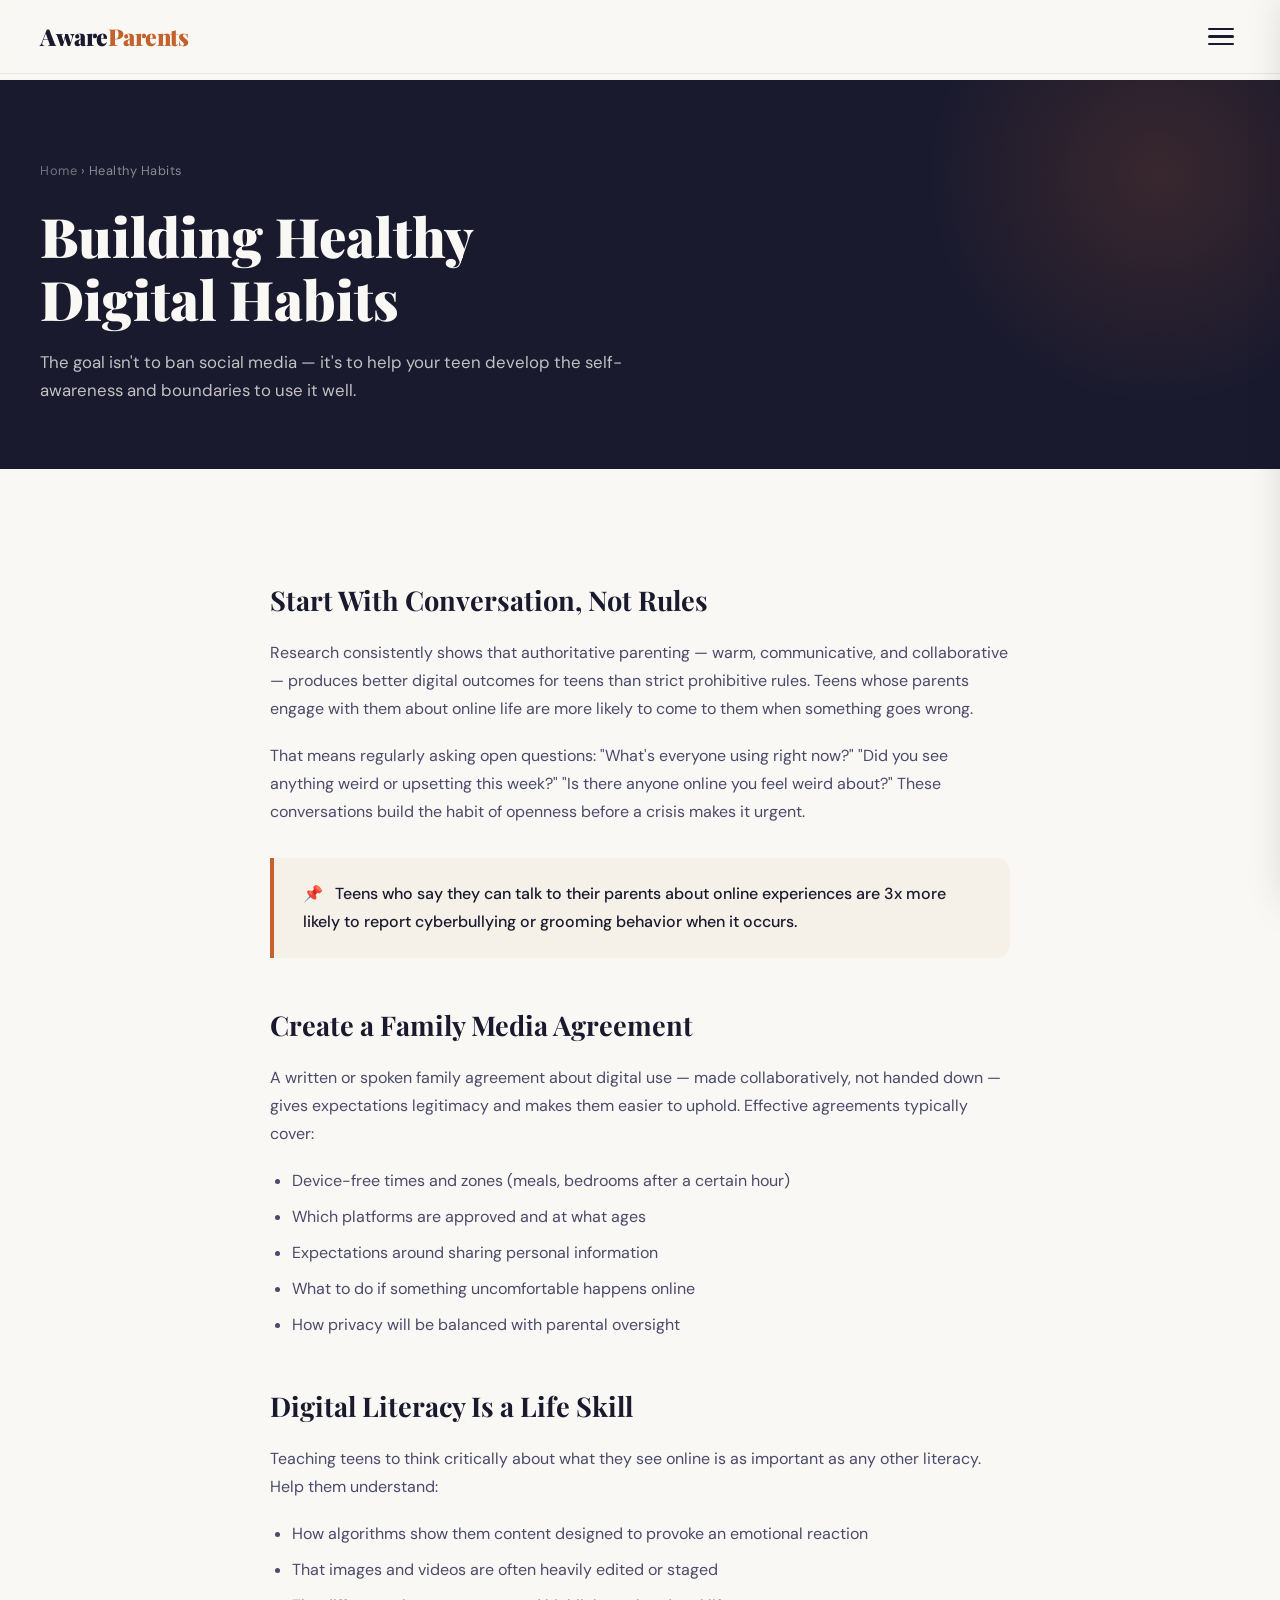
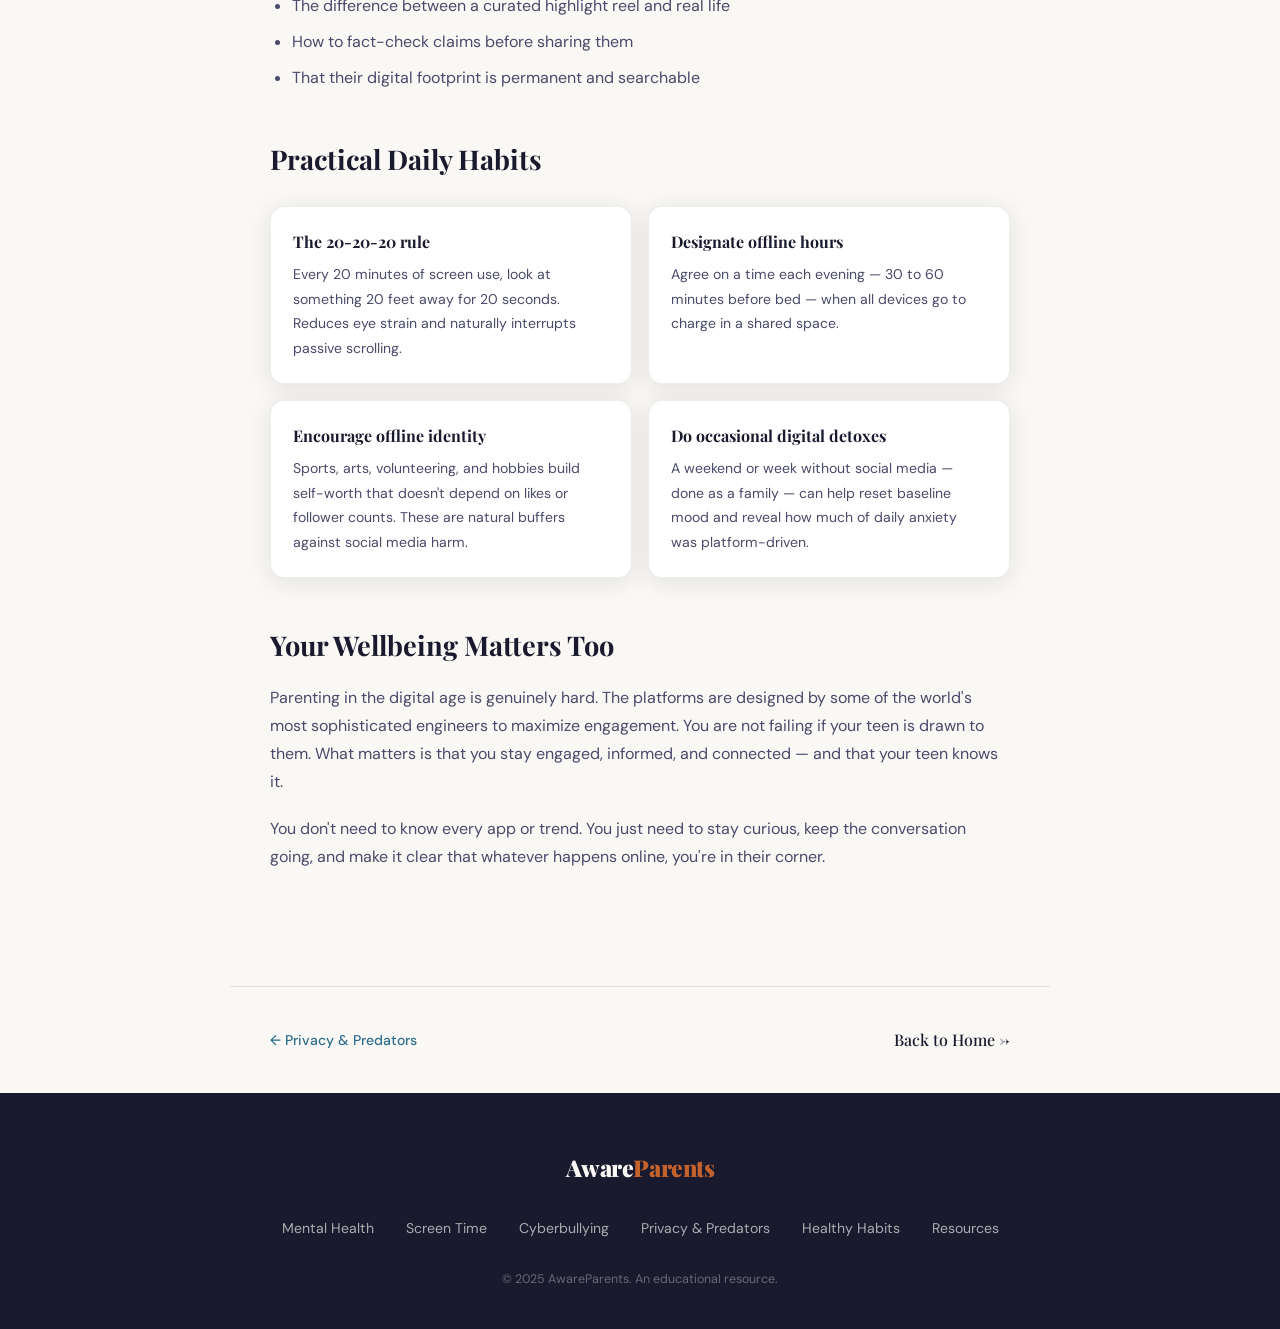
==== healthy-habits.html @ c84483c5 "intial site AI content" ====
<!DOCTYPE html>
<html lang="en">
<head>
  <meta charset="UTF-8" />
  <meta name="viewport" content="width=device-width, initial-scale=1.0" />
  <title>Healthy Habits — AwareParents</title>
  <link rel="stylesheet" href="styles.css" />
  <link rel="preconnect" href="https://fonts.googleapis.com" />
  <link href="https://fonts.googleapis.com/css2?family=Playfair+Display:wght@400;700;900&family=DM+Sans:wght@300;400;500&display=swap" rel="stylesheet" />
</head>
<body class="inner-page">

  <header class="site-header">
    <a href="index.html" class="logo">Aware<span>Parents</span></a>
    <button class="hamburger" id="hamburgerBtn" aria-label="Open menu">
      <span></span><span></span><span></span>
    </button>
  </header>

  <nav class="nav-overlay" id="navOverlay">
    <button class="nav-close" id="navClose" aria-label="Close menu">&#10005;</button>
    <ul class="nav-links">
      <li><a href="index.html">Home</a></li>
      <li><a href="mental-health.html">Mental Health</a></li>
      <li><a href="screen-time.html">Screen Time</a></li>
      <li><a href="cyberbullying.html">Cyberbullying</a></li>
      <li><a href="privacy-predators.html">Privacy &amp; Predators</a></li>
      <li><a href="healthy-habits.html" class="active">Healthy Habits</a></li>
      <li><a href="resources.html">Resources</a></li>
    </ul>
    <p class="nav-tagline">Knowledge protects.<br>Stay informed.</p>
  </nav>
  <div class="nav-backdrop" id="navBackdrop"></div>

  <section class="inner-hero">
    <div class="breadcrumb"><a href="index.html">Home</a> &rsaquo; Healthy Habits</div>
    <h1>Building Healthy<br>Digital Habits</h1>
    <p class="sub">The goal isn't to ban social media — it's to help your teen develop the self-awareness and boundaries to use it well.</p>
  </section>

  <article class="inner-content">

    <h2>Start With Conversation, Not Rules</h2>
    <p>Research consistently shows that authoritative parenting — warm, communicative, and collaborative — produces better digital outcomes for teens than strict prohibitive rules. Teens whose parents engage with them about online life are more likely to come to them when something goes wrong.</p>
    <p>That means regularly asking open questions: "What's everyone using right now?" "Did you see anything weird or upsetting this week?" "Is there anyone online you feel weird about?" These conversations build the habit of openness before a crisis makes it urgent.</p>

    <div class="callout">
      <p>&#128204; &nbsp; Teens who say they can talk to their parents about online experiences are 3x more likely to report cyberbullying or grooming behavior when it occurs.</p>
    </div>

    <h2>Create a Family Media Agreement</h2>
    <p>A written or spoken family agreement about digital use — made collaboratively, not handed down — gives expectations legitimacy and makes them easier to uphold. Effective agreements typically cover:</p>
    <ul>
      <li>Device-free times and zones (meals, bedrooms after a certain hour)</li>
      <li>Which platforms are approved and at what ages</li>
      <li>Expectations around sharing personal information</li>
      <li>What to do if something uncomfortable happens online</li>
      <li>How privacy will be balanced with parental oversight</li>
    </ul>

    <h2>Digital Literacy Is a Life Skill</h2>
    <p>Teaching teens to think critically about what they see online is as important as any other literacy. Help them understand:</p>
    <ul>
      <li>How algorithms show them content designed to provoke an emotional reaction</li>
      <li>That images and videos are often heavily edited or staged</li>
      <li>The difference between a curated highlight reel and real life</li>
      <li>How to fact-check claims before sharing them</li>
      <li>That their digital footprint is permanent and searchable</li>
    </ul>

    <h2>Practical Daily Habits</h2>
    <div class="tip-grid">
      <div class="tip-item">
        <strong>The 20-20-20 rule</strong>
        <p>Every 20 minutes of screen use, look at something 20 feet away for 20 seconds. Reduces eye strain and naturally interrupts passive scrolling.</p>
      </div>
      <div class="tip-item">
        <strong>Designate offline hours</strong>
        <p>Agree on a time each evening — 30 to 60 minutes before bed — when all devices go to charge in a shared space.</p>
      </div>
      <div class="tip-item">
        <strong>Encourage offline identity</strong>
        <p>Sports, arts, volunteering, and hobbies build self-worth that doesn't depend on likes or follower counts. These are natural buffers against social media harm.</p>
      </div>
      <div class="tip-item">
        <strong>Do occasional digital detoxes</strong>
        <p>A weekend or week without social media — done as a family — can help reset baseline mood and reveal how much of daily anxiety was platform-driven.</p>
      </div>
    </div>

    <h2>Your Wellbeing Matters Too</h2>
    <p>Parenting in the digital age is genuinely hard. The platforms are designed by some of the world's most sophisticated engineers to maximize engagement. You are not failing if your teen is drawn to them. What matters is that you stay engaged, informed, and connected — and that your teen knows it.</p>
    <p>You don't need to know every app or trend. You just need to stay curious, keep the conversation going, and make it clear that whatever happens online, you're in their corner.</p>

  </article>

  <nav class="page-nav">
    <a href="privacy-predators.html">&larr; Privacy &amp; Predators</a>
    <a href="index.html" class="back-home">Back to Home &rarr;</a>
  </nav>

  <footer class="site-footer">
    <div class="footer-inner">
      <a href="index.html" class="logo">Aware<span>Parents</span></a>
      <nav class="footer-nav">
        <a href="mental-health.html">Mental Health</a>
        <a href="screen-time.html">Screen Time</a>
        <a href="cyberbullying.html">Cyberbullying</a>
        <a href="privacy-predators.html">Privacy &amp; Predators</a>
        <a href="healthy-habits.html">Healthy Habits</a>
        <a href="resources.html">Resources</a>
      </nav>
      <p class="footer-copy">&copy; 2025 AwareParents. An educational resource.</p>
    </div>
  </footer>

  <script src="main.js"></script>
</body>
</html>
---- styles.css ----
/* ===================================================
   AWARE PARENTS — STYLESHEET
   =================================================== */

/* --- Variables & Reset --- */
:root {
  --ink:      #1a1a2e;
  --ink-soft: #4a4a6a;
  --cream:    #faf8f4;
  --warm:     #f5f0e8;
  --accent:   #c4622d;
  --accent2:  #2d6e8e;
  --gold:     #d4a84b;
  --white:    #ffffff;
  --card-bg:  #ffffff;
  --shadow:   0 4px 24px rgba(26,26,46,0.10);
  --radius:   14px;
  --ff-head:  'Playfair Display', Georgia, serif;
  --ff-body:  'DM Sans', system-ui, sans-serif;
  --transition: 0.28s cubic-bezier(0.4, 0, 0.2, 1);
}

*, *::before, *::after { box-sizing: border-box; margin: 0; padding: 0; }

html { scroll-behavior: smooth; font-size: 16px; }

body {
  font-family: var(--ff-body);
  background: var(--cream);
  color: var(--ink);
  line-height: 1.65;
  overflow-x: hidden;
}

img { max-width: 100%; display: block; }
a { color: inherit; text-decoration: none; }

/* ===================================================
   HEADER / NAV
   =================================================== */
.site-header {
  position: fixed;
  top: 0; left: 0; right: 0;
  z-index: 100;
  display: flex;
  align-items: center;
  justify-content: space-between;
  padding: 1.1rem 2.5rem;
  background: rgba(250,248,244,0.92);
  backdrop-filter: blur(12px);
  border-bottom: 1px solid rgba(26,26,46,0.08);
}

.logo {
  font-family: var(--ff-head);
  font-size: 1.45rem;
  font-weight: 900;
  color: var(--ink);
  letter-spacing: -0.02em;
}
.logo span { color: var(--accent); }

/* Hamburger */
.hamburger {
  display: flex;
  flex-direction: column;
  gap: 5px;
  background: none;
  border: none;
  cursor: pointer;
  padding: 6px;
  border-radius: 6px;
  transition: background var(--transition);
}
.hamburger:hover { background: var(--warm); }
.hamburger span {
  display: block;
  width: 26px;
  height: 2.5px;
  background: var(--ink);
  border-radius: 2px;
  transition: transform var(--transition), opacity var(--transition);
}

/* Nav Overlay */
.nav-overlay {
  position: fixed;
  top: 0; right: 0;
  height: 100%;
  width: min(380px, 88vw);
  z-index: 200;
  background: var(--ink);
  color: var(--cream);
  padding: 5rem 3rem 3rem;
  display: flex;
  flex-direction: column;
  transform: translateX(105%);
  transition: transform 0.38s cubic-bezier(0.4, 0, 0.2, 1);
  box-shadow: -8px 0 40px rgba(26,26,46,0.22);
}
.nav-overlay.open { transform: translateX(0); }

.nav-close {
  position: absolute;
  top: 1.6rem; right: 1.8rem;
  background: none;
  border: none;
  color: var(--cream);
  font-size: 1.4rem;
  cursor: pointer;
  opacity: 0.7;
  transition: opacity var(--transition);
}
.nav-close:hover { opacity: 1; }

.nav-links {
  list-style: none;
  margin-top: 1rem;
}
.nav-links li { border-bottom: 1px solid rgba(250,248,244,0.1); }
.nav-links a {
  display: block;
  padding: 1rem 0;
  font-family: var(--ff-head);
  font-size: 1.35rem;
  font-weight: 700;
  color: var(--cream);
  opacity: 0.75;
  transition: opacity var(--transition), color var(--transition), padding-left var(--transition);
}
.nav-links a:hover,
.nav-links a.active {
  opacity: 1;
  color: var(--gold);
  padding-left: 0.5rem;
}

.nav-tagline {
  margin-top: auto;
  font-family: var(--ff-head);
  font-size: 1.1rem;
  font-style: italic;
  opacity: 0.4;
  line-height: 1.4;
}

.nav-backdrop {
  display: none;
  position: fixed;
  inset: 0;
  z-index: 150;
  background: rgba(26,26,46,0.55);
  backdrop-filter: blur(3px);
}
.nav-backdrop.show { display: block; }

/* ===================================================
   HERO
   =================================================== */
.hero {
  position: relative;
  min-height: 100vh;
  display: grid;
  grid-template-rows: 1fr auto;
  align-items: center;
  padding: 8rem 2.5rem 4rem;
  overflow: hidden;
}

.hero-bg {
  position: absolute;
  inset: 0;
  background:
    radial-gradient(ellipse 70% 60% at 85% 30%, rgba(196,98,45,0.13) 0%, transparent 60%),
    radial-gradient(ellipse 50% 50% at 10% 80%, rgba(45,110,142,0.10) 0%, transparent 55%),
    var(--cream);
  z-index: 0;
}
.hero-bg::after {
  content: '';
  position: absolute;
  top: 10%; right: 6%;
  width: 420px; height: 420px;
  border-radius: 50%;
  border: 1.5px solid rgba(196,98,45,0.18);
  pointer-events: none;
}

.hero-content {
  position: relative;
  z-index: 1;
  max-width: 660px;
}

.hero-label {
  display: inline-block;
  font-size: 0.78rem;
  font-weight: 500;
  letter-spacing: 0.14em;
  text-transform: uppercase;
  color: var(--accent);
  border: 1px solid var(--accent);
  border-radius: 100px;
  padding: 0.3em 1em;
  margin-bottom: 1.6rem;
  animation: fadeUp 0.7s both;
}

.hero h1 {
  font-family: var(--ff-head);
  font-size: clamp(2.6rem, 6vw, 4.2rem);
  font-weight: 900;
  line-height: 1.12;
  color: var(--ink);
  margin-bottom: 1.4rem;
  animation: fadeUp 0.7s 0.1s both;
}
.hero h1 em {
  font-style: italic;
  color: var(--accent);
}

.hero-sub {
  font-size: 1.12rem;
  color: var(--ink-soft);
  max-width: 520px;
  margin-bottom: 2.4rem;
  animation: fadeUp 0.7s 0.2s both;
}

.btn-primary {
  display: inline-block;
  background: var(--accent);
  color: var(--white);
  font-weight: 500;
  font-size: 0.95rem;
  padding: 0.85em 2.2em;
  border-radius: 100px;
  letter-spacing: 0.03em;
  transition: background var(--transition), transform var(--transition), box-shadow var(--transition);
  animation: fadeUp 0.7s 0.3s both;
  box-shadow: 0 4px 18px rgba(196,98,45,0.28);
}
.btn-primary:hover {
  background: #a84e20;
  transform: translateY(-2px);
  box-shadow: 0 8px 28px rgba(196,98,45,0.36);
}

.hero-stat-group {
  position: relative;
  z-index: 1;
  display: grid;
  grid-template-columns: repeat(3, 1fr);
  gap: 1.2rem;
  padding-top: 3rem;
  border-top: 1px solid rgba(26,26,46,0.10);
  animation: fadeUp 0.7s 0.45s both;
}

.stat-card {
  display: flex;
  flex-direction: column;
  gap: 0.3rem;
}
.stat-num {
  font-family: var(--ff-head);
  font-size: 2.4rem;
  font-weight: 900;
  color: var(--accent2);
  line-height: 1;
}
.stat-num sup {
  font-size: 0.9rem;
  font-weight: 700;
  vertical-align: super;
}
.stat-desc {
  font-size: 0.82rem;
  color: var(--ink-soft);
  line-height: 1.4;
}

/* ===================================================
   INTRO BAND
   =================================================== */
.intro-band {
  background: var(--ink);
  color: var(--cream);
  padding: 5rem 2.5rem;
}
.intro-inner {
  max-width: 760px;
  margin: 0 auto;
  text-align: center;
}
.intro-inner h2 {
  font-family: var(--ff-head);
  font-size: clamp(1.8rem, 3.5vw, 2.8rem);
  font-weight: 700;
  margin-bottom: 1.2rem;
  color: var(--gold);
}
.intro-inner p {
  font-size: 1.08rem;
  opacity: 0.82;
  line-height: 1.7;
}

/* ===================================================
   TOPICS GRID
   =================================================== */
.topics {
  padding: 6rem 2.5rem;
  max-width: 1200px;
  margin: 0 auto;
}

.section-label {
  font-size: 0.78rem;
  font-weight: 500;
  letter-spacing: 0.16em;
  text-transform: uppercase;
  color: var(--accent);
  margin-bottom: 2.5rem;
}

.topics-grid {
  display: grid;
  grid-template-columns: repeat(3, 1fr);
  gap: 1.6rem;
}

.topic-card {
  background: var(--card-bg);
  border-radius: var(--radius);
  padding: 2.2rem 1.8rem 2rem;
  border: 1px solid rgba(26,26,46,0.08);
  box-shadow: var(--shadow);
  display: flex;
  flex-direction: column;
  gap: 0.75rem;
  cursor: pointer;
  transition: transform var(--transition), box-shadow var(--transition), border-color var(--transition);
  position: relative;
  overflow: hidden;
}
.topic-card::before {
  content: attr(data-index);
  position: absolute;
  top: 1.2rem; right: 1.4rem;
  font-family: var(--ff-head);
  font-size: 3.5rem;
  font-weight: 900;
  color: rgba(26,26,46,0.04);
  line-height: 1;
  pointer-events: none;
}
.topic-card:hover {
  transform: translateY(-5px);
  box-shadow: 0 12px 40px rgba(26,26,46,0.14);
  border-color: var(--accent);
}
.topic-icon {
  font-size: 2rem;
  line-height: 1;
}
.topic-card h3 {
  font-family: var(--ff-head);
  font-size: 1.25rem;
  font-weight: 700;
  color: var(--ink);
}
.topic-card p {
  font-size: 0.9rem;
  color: var(--ink-soft);
  line-height: 1.6;
  flex: 1;
}
.topic-cta {
  font-size: 0.83rem;
  font-weight: 500;
  color: var(--accent);
  letter-spacing: 0.02em;
  transition: letter-spacing var(--transition);
}
.topic-card:hover .topic-cta {
  letter-spacing: 0.06em;
}

/* 5th card centered */
.topics-grid .topic-card:nth-child(4) { grid-column: 1 / 2; }
.topics-grid .topic-card:nth-child(5) { grid-column: 2 / 3; }

/* ===================================================
   QUOTE BAND
   =================================================== */
.quote-band {
  background: var(--warm);
  padding: 5rem 2.5rem;
  text-align: center;
  border-top: 1px solid rgba(26,26,46,0.08);
  border-bottom: 1px solid rgba(26,26,46,0.08);
}
.quote-band blockquote {
  max-width: 680px;
  margin: 0 auto;
  font-family: var(--ff-head);
  font-size: clamp(1.25rem, 2.5vw, 1.65rem);
  font-style: italic;
  color: var(--ink);
  line-height: 1.5;
}
.quote-band cite {
  display: block;
  margin-top: 1.2rem;
  font-family: var(--ff-body);
  font-size: 0.82rem;
  font-style: normal;
  letter-spacing: 0.08em;
  text-transform: uppercase;
  color: var(--ink-soft);
}

/* ===================================================
   FOOTER
   =================================================== */
.site-footer {
  background: var(--ink);
  color: var(--cream);
  padding: 3.5rem 2.5rem 2.5rem;
}
.footer-inner {
  max-width: 1100px;
  margin: 0 auto;
  display: flex;
  flex-direction: column;
  gap: 1.8rem;
  align-items: center;
  text-align: center;
}
.footer-inner .logo { color: var(--cream); }
.footer-nav {
  display: flex;
  flex-wrap: wrap;
  gap: 0.5rem 2rem;
  justify-content: center;
}
.footer-nav a {
  font-size: 0.88rem;
  opacity: 0.65;
  transition: opacity var(--transition);
}
.footer-nav a:hover { opacity: 1; color: var(--gold); }
.footer-copy {
  font-size: 0.78rem;
  opacity: 0.35;
}

/* ===================================================
   INNER PAGES
   =================================================== */
.inner-page {
  padding-top: 80px;
}

.inner-hero {
  padding: 5rem 2.5rem 4rem;
  background: var(--ink);
  color: var(--cream);
  position: relative;
  overflow: hidden;
}
.inner-hero::before {
  content: '';
  position: absolute;
  top: -40%; right: -10%;
  width: 500px; height: 500px;
  border-radius: 50%;
  background: radial-gradient(circle, rgba(196,98,45,0.18) 0%, transparent 65%);
  pointer-events: none;
}

.breadcrumb {
  font-size: 0.8rem;
  opacity: 0.5;
  margin-bottom: 1.5rem;
  letter-spacing: 0.04em;
}
.breadcrumb a { opacity: 0.8; }
.breadcrumb a:hover { opacity: 1; text-decoration: underline; }

.inner-hero h1 {
  font-family: var(--ff-head);
  font-size: clamp(2rem, 5vw, 3.4rem);
  font-weight: 900;
  line-height: 1.15;
  max-width: 700px;
  margin-bottom: 1.2rem;
}
.inner-hero .sub {
  font-size: 1.05rem;
  opacity: 0.75;
  max-width: 600px;
  line-height: 1.65;
}

.inner-content {
  max-width: 820px;
  margin: 0 auto;
  padding: 4rem 2.5rem 6rem;
}
.inner-content h2 {
  font-family: var(--ff-head);
  font-size: 1.7rem;
  font-weight: 700;
  color: var(--ink);
  margin: 2.8rem 0 1rem;
}
.inner-content p {
  color: var(--ink-soft);
  line-height: 1.75;
  margin-bottom: 1.2rem;
}
.inner-content ul {
  margin: 1rem 0 1.5rem 1.4rem;
  color: var(--ink-soft);
  line-height: 1.75;
}
.inner-content ul li { margin-bottom: 0.5rem; }

.callout {
  background: var(--warm);
  border-left: 4px solid var(--accent);
  border-radius: 0 var(--radius) var(--radius) 0;
  padding: 1.4rem 1.8rem;
  margin: 2rem 0;
}
.callout p { margin: 0; color: var(--ink); font-weight: 500; }

.tip-grid {
  display: grid;
  grid-template-columns: 1fr 1fr;
  gap: 1rem;
  margin: 1.5rem 0;
}
.tip-item {
  background: var(--white);
  border: 1px solid rgba(26,26,46,0.08);
  border-radius: var(--radius);
  padding: 1.4rem;
  box-shadow: var(--shadow);
}
.tip-item strong {
  display: block;
  font-family: var(--ff-head);
  font-size: 1rem;
  color: var(--ink);
  margin-bottom: 0.4rem;
}
.tip-item p { margin: 0; font-size: 0.88rem; }

.page-nav {
  display: flex;
  justify-content: space-between;
  align-items: center;
  padding: 2.5rem 2.5rem;
  border-top: 1px solid rgba(26,26,46,0.1);
  max-width: 820px;
  margin: 0 auto;
}
.page-nav a {
  font-size: 0.88rem;
  font-weight: 500;
  color: var(--accent2);
  transition: color var(--transition);
}
.page-nav a:hover { color: var(--accent); }
.page-nav .back-home {
  font-family: var(--ff-head);
  font-size: 1rem;
  color: var(--ink);
}

/* ===================================================
   ANIMATIONS
   =================================================== */
@keyframes fadeUp {
  from { opacity: 0; transform: translateY(22px); }
  to   { opacity: 1; transform: translateY(0); }
}

.reveal {
  opacity: 0;
  transform: translateY(28px);
  transition: opacity 0.6s ease, transform 0.6s ease;
}
.reveal.visible {
  opacity: 1;
  transform: translateY(0);
}

/* ===================================================
   RESPONSIVE
   =================================================== */
@media (max-width: 900px) {
  .topics-grid {
    grid-template-columns: 1fr 1fr;
  }
  .topics-grid .topic-card:nth-child(4),
  .topics-grid .topic-card:nth-child(5) {
    grid-column: auto;
  }
  .hero-stat-group { grid-template-columns: 1fr 1fr; }
  .stat-card:last-child { grid-column: span 2; }
  .tip-grid { grid-template-columns: 1fr; }
}

@media (max-width: 600px) {
  .site-header { padding: 1rem 1.4rem; }
  .hero { padding: 6rem 1.4rem 3rem; }
  .topics { padding: 4rem 1.4rem; }
  .topics-grid { grid-template-columns: 1fr; }
  .topics-grid .topic-card:nth-child(n) { grid-column: auto; }
  .hero-stat-group { grid-template-columns: 1fr; }
  .stat-card:last-child { grid-column: auto; }
  .intro-band, .quote-band { padding: 3.5rem 1.4rem; }
  .inner-hero { padding: 3.5rem 1.4rem 3rem; }
  .inner-content { padding: 3rem 1.4rem 4rem; }
  .page-nav { padding: 2rem 1.4rem; flex-direction: column; gap: 1rem; text-align: center; }
}
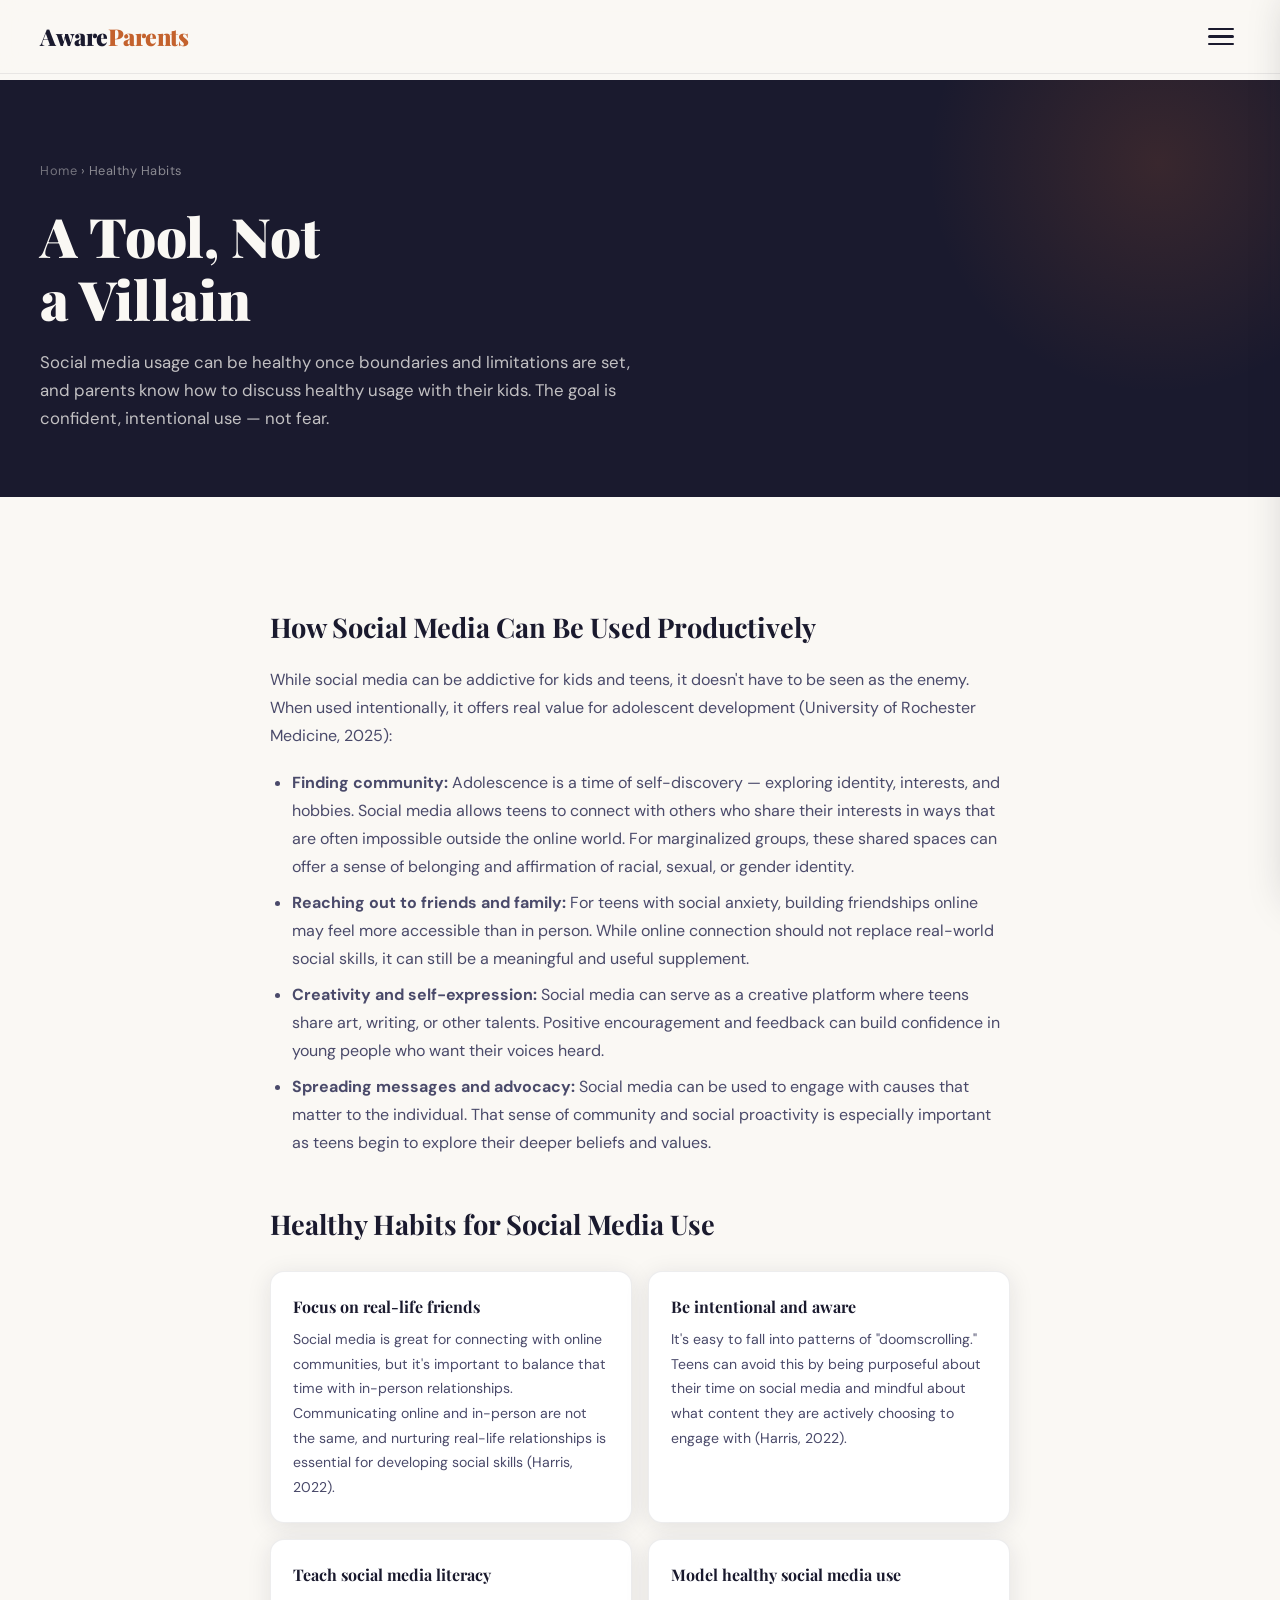
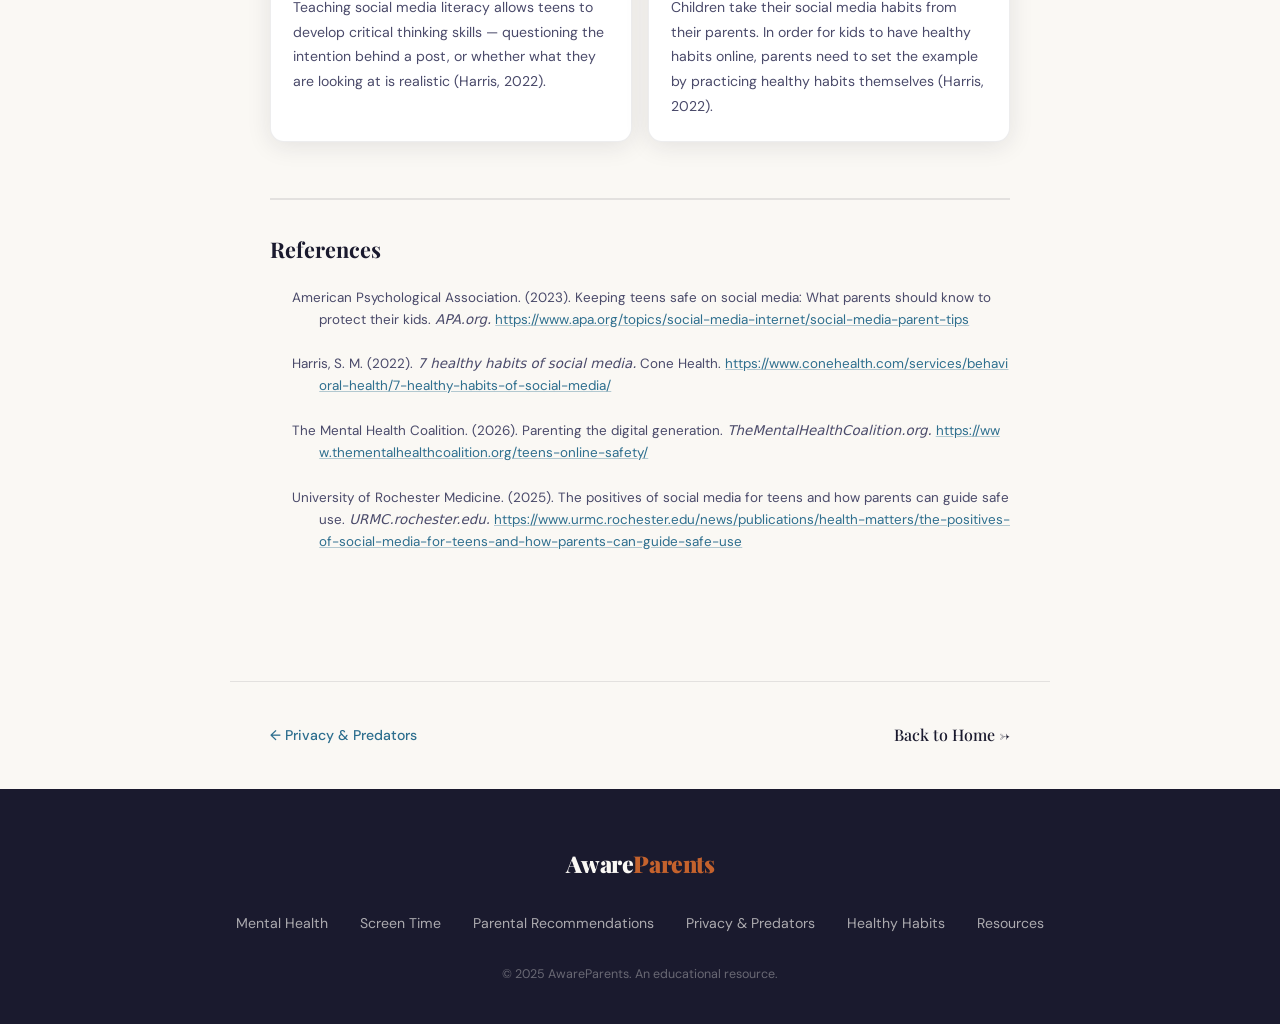
==== commit c7d52742: "updated site content" ====
--- a/healthy-habits.html
+++ b/healthy-habits.html
@@ -23,7 +23,7 @@
       <li><a href="index.html">Home</a></li>
       <li><a href="mental-health.html">Mental Health</a></li>
       <li><a href="screen-time.html">Screen Time</a></li>
-      <li><a href="cyberbullying.html">Cyberbullying</a></li>
+      <li><a href="parental-recommendations.html">Parental Recommendations</a></li>
       <li><a href="privacy-predators.html">Privacy &amp; Predators</a></li>
       <li><a href="healthy-habits.html" class="active">Healthy Habits</a></li>
       <li><a href="resources.html">Resources</a></li>
@@ -34,63 +34,50 @@
 
   <section class="inner-hero">
     <div class="breadcrumb"><a href="index.html">Home</a> &rsaquo; Healthy Habits</div>
-    <h1>Building Healthy<br>Digital Habits</h1>
-    <p class="sub">The goal isn't to ban social media — it's to help your teen develop the self-awareness and boundaries to use it well.</p>
+    <h1>A Tool, Not<br>a Villain</h1>
+    <p class="sub">Social media usage can be healthy once boundaries and limitations are set, and parents know how to discuss healthy usage with their kids. The goal is confident, intentional use — not fear.</p>
   </section>
 
   <article class="inner-content">
 
-    <h2>Start With Conversation, Not Rules</h2>
-    <p>Research consistently shows that authoritative parenting — warm, communicative, and collaborative — produces better digital outcomes for teens than strict prohibitive rules. Teens whose parents engage with them about online life are more likely to come to them when something goes wrong.</p>
-    <p>That means regularly asking open questions: "What's everyone using right now?" "Did you see anything weird or upsetting this week?" "Is there anyone online you feel weird about?" These conversations build the habit of openness before a crisis makes it urgent.</p>
-
-    <div class="callout">
-      <p>&#128204; &nbsp; Teens who say they can talk to their parents about online experiences are 3x more likely to report cyberbullying or grooming behavior when it occurs.</p>
-    </div>
-
-    <h2>Create a Family Media Agreement</h2>
-    <p>A written or spoken family agreement about digital use — made collaboratively, not handed down — gives expectations legitimacy and makes them easier to uphold. Effective agreements typically cover:</p>
+    <h2>How Social Media Can Be Used Productively</h2>
+    <p>While social media can be addictive for kids and teens, it doesn't have to be seen as the enemy. When used intentionally, it offers real value for adolescent development (University of Rochester Medicine, 2025):</p>
     <ul>
-      <li>Device-free times and zones (meals, bedrooms after a certain hour)</li>
-      <li>Which platforms are approved and at what ages</li>
-      <li>Expectations around sharing personal information</li>
-      <li>What to do if something uncomfortable happens online</li>
-      <li>How privacy will be balanced with parental oversight</li>
+      <li><strong>Finding community:</strong> Adolescence is a time of self-discovery — exploring identity, interests, and hobbies. Social media allows teens to connect with others who share their interests in ways that are often impossible outside the online world. For marginalized groups, these shared spaces can offer a sense of belonging and affirmation of racial, sexual, or gender identity.</li>
+      <li><strong>Reaching out to friends and family:</strong> For teens with social anxiety, building friendships online may feel more accessible than in person. While online connection should not replace real-world social skills, it can still be a meaningful and useful supplement.</li>
+      <li><strong>Creativity and self-expression:</strong> Social media can serve as a creative platform where teens share art, writing, or other talents. Positive encouragement and feedback can build confidence in young people who want their voices heard.</li>
+      <li><strong>Spreading messages and advocacy:</strong> Social media can be used to engage with causes that matter to the individual. That sense of community and social proactivity is especially important as teens begin to explore their deeper beliefs and values.</li>
     </ul>
 
-    <h2>Digital Literacy Is a Life Skill</h2>
-    <p>Teaching teens to think critically about what they see online is as important as any other literacy. Help them understand:</p>
-    <ul>
-      <li>How algorithms show them content designed to provoke an emotional reaction</li>
-      <li>That images and videos are often heavily edited or staged</li>
-      <li>The difference between a curated highlight reel and real life</li>
-      <li>How to fact-check claims before sharing them</li>
-      <li>That their digital footprint is permanent and searchable</li>
-    </ul>
-
-    <h2>Practical Daily Habits</h2>
+    <h2>Healthy Habits for Social Media Use</h2>
     <div class="tip-grid">
       <div class="tip-item">
-        <strong>The 20-20-20 rule</strong>
-        <p>Every 20 minutes of screen use, look at something 20 feet away for 20 seconds. Reduces eye strain and naturally interrupts passive scrolling.</p>
+        <strong>Focus on real-life friends</strong>
+        <p>Social media is great for connecting with online communities, but it's important to balance that time with in-person relationships. Communicating online and in-person are not the same, and nurturing real-life relationships is essential for developing social skills (Harris, 2022).</p>
       </div>
       <div class="tip-item">
-        <strong>Designate offline hours</strong>
-        <p>Agree on a time each evening — 30 to 60 minutes before bed — when all devices go to charge in a shared space.</p>
+        <strong>Be intentional and aware</strong>
+        <p>It's easy to fall into patterns of "doomscrolling." Teens can avoid this by being purposeful about their time on social media and mindful about what content they are actively choosing to engage with (Harris, 2022).</p>
       </div>
       <div class="tip-item">
-        <strong>Encourage offline identity</strong>
-        <p>Sports, arts, volunteering, and hobbies build self-worth that doesn't depend on likes or follower counts. These are natural buffers against social media harm.</p>
+        <strong>Teach social media literacy</strong>
+        <p>Teaching social media literacy allows teens to develop critical thinking skills — questioning the intention behind a post, or whether what they are looking at is realistic (Harris, 2022).</p>
       </div>
       <div class="tip-item">
-        <strong>Do occasional digital detoxes</strong>
-        <p>A weekend or week without social media — done as a family — can help reset baseline mood and reveal how much of daily anxiety was platform-driven.</p>
+        <strong>Model healthy social media use</strong>
+        <p>Children take their social media habits from their parents. In order for kids to have healthy habits online, parents need to set the example by practicing healthy habits themselves (Harris, 2022).</p>
       </div>
     </div>
 
-    <h2>Your Wellbeing Matters Too</h2>
-    <p>Parenting in the digital age is genuinely hard. The platforms are designed by some of the world's most sophisticated engineers to maximize engagement. You are not failing if your teen is drawn to them. What matters is that you stay engaged, informed, and connected — and that your teen knows it.</p>
-    <p>You don't need to know every app or trend. You just need to stay curious, keep the conversation going, and make it clear that whatever happens online, you're in their corner.</p>
+    <div class="citations">
+      <h2>References</h2>
+      <ul class="citation-list">
+        <li>American Psychological Association. (2023). Keeping teens safe on social media: What parents should know to protect their kids. <em>APA.org.</em> <a href="https://www.apa.org/topics/social-media-internet/social-media-parent-tips" target="_blank" rel="noopener">https://www.apa.org/topics/social-media-internet/social-media-parent-tips</a></li>
+        <li>Harris, S. M. (2022). <em>7 healthy habits of social media.</em> Cone Health. <a href="https://www.conehealth.com/services/behavioral-health/7-healthy-habits-of-social-media/" target="_blank" rel="noopener">https://www.conehealth.com/services/behavioral-health/7-healthy-habits-of-social-media/</a></li>
+        <li>The Mental Health Coalition. (2026). Parenting the digital generation. <em>TheMentalHealthCoalition.org.</em> <a href="https://www.thementalhealthcoalition.org/teens-online-safety/" target="_blank" rel="noopener">https://www.thementalhealthcoalition.org/teens-online-safety/</a></li>
+        <li>University of Rochester Medicine. (2025). The positives of social media for teens and how parents can guide safe use. <em>URMC.rochester.edu.</em> <a href="https://www.urmc.rochester.edu/news/publications/health-matters/the-positives-of-social-media-for-teens-and-how-parents-can-guide-safe-use" target="_blank" rel="noopener">https://www.urmc.rochester.edu/news/publications/health-matters/the-positives-of-social-media-for-teens-and-how-parents-can-guide-safe-use</a></li>
+      </ul>
+    </div>
 
   </article>
 
@@ -105,7 +92,7 @@
       <nav class="footer-nav">
         <a href="mental-health.html">Mental Health</a>
         <a href="screen-time.html">Screen Time</a>
-        <a href="cyberbullying.html">Cyberbullying</a>
+        <a href="parental-recommendations.html">Parental Recommendations</a>
         <a href="privacy-predators.html">Privacy &amp; Predators</a>
         <a href="healthy-habits.html">Healthy Habits</a>
         <a href="resources.html">Resources</a>
--- a/styles.css
+++ b/styles.css
@@ -601,6 +601,44 @@
 }
 
 /* ===================================================
+   CITATIONS / REFERENCES
+   =================================================== */
+.citations {
+  margin-top: 3.5rem;
+  padding-top: 2rem;
+  border-top: 2px solid rgba(26,26,46,0.10);
+}
+.citations h2 {
+  font-family: var(--ff-head);
+  font-size: 1.35rem;
+  font-weight: 700;
+  color: var(--ink);
+  margin-bottom: 1.2rem !important;
+  margin-top: 0 !important;
+}
+.citation-list {
+  list-style: none;
+  display: flex;
+  flex-direction: column;
+  gap: 0.9rem;
+}
+.citation-list li {
+  font-size: 0.84rem;
+  color: var(--ink-soft);
+  line-height: 1.65;
+  padding-left: 2em;
+  text-indent: -2em;
+}
+.citation-list a {
+  color: var(--accent2);
+  word-break: break-all;
+  text-decoration: underline;
+  text-decoration-color: rgba(45,110,142,0.35);
+  transition: color var(--transition);
+}
+.citation-list a:hover { color: var(--accent); }
+
+/* ===================================================
    RESPONSIVE
    =================================================== */
 @media (max-width: 900px) {
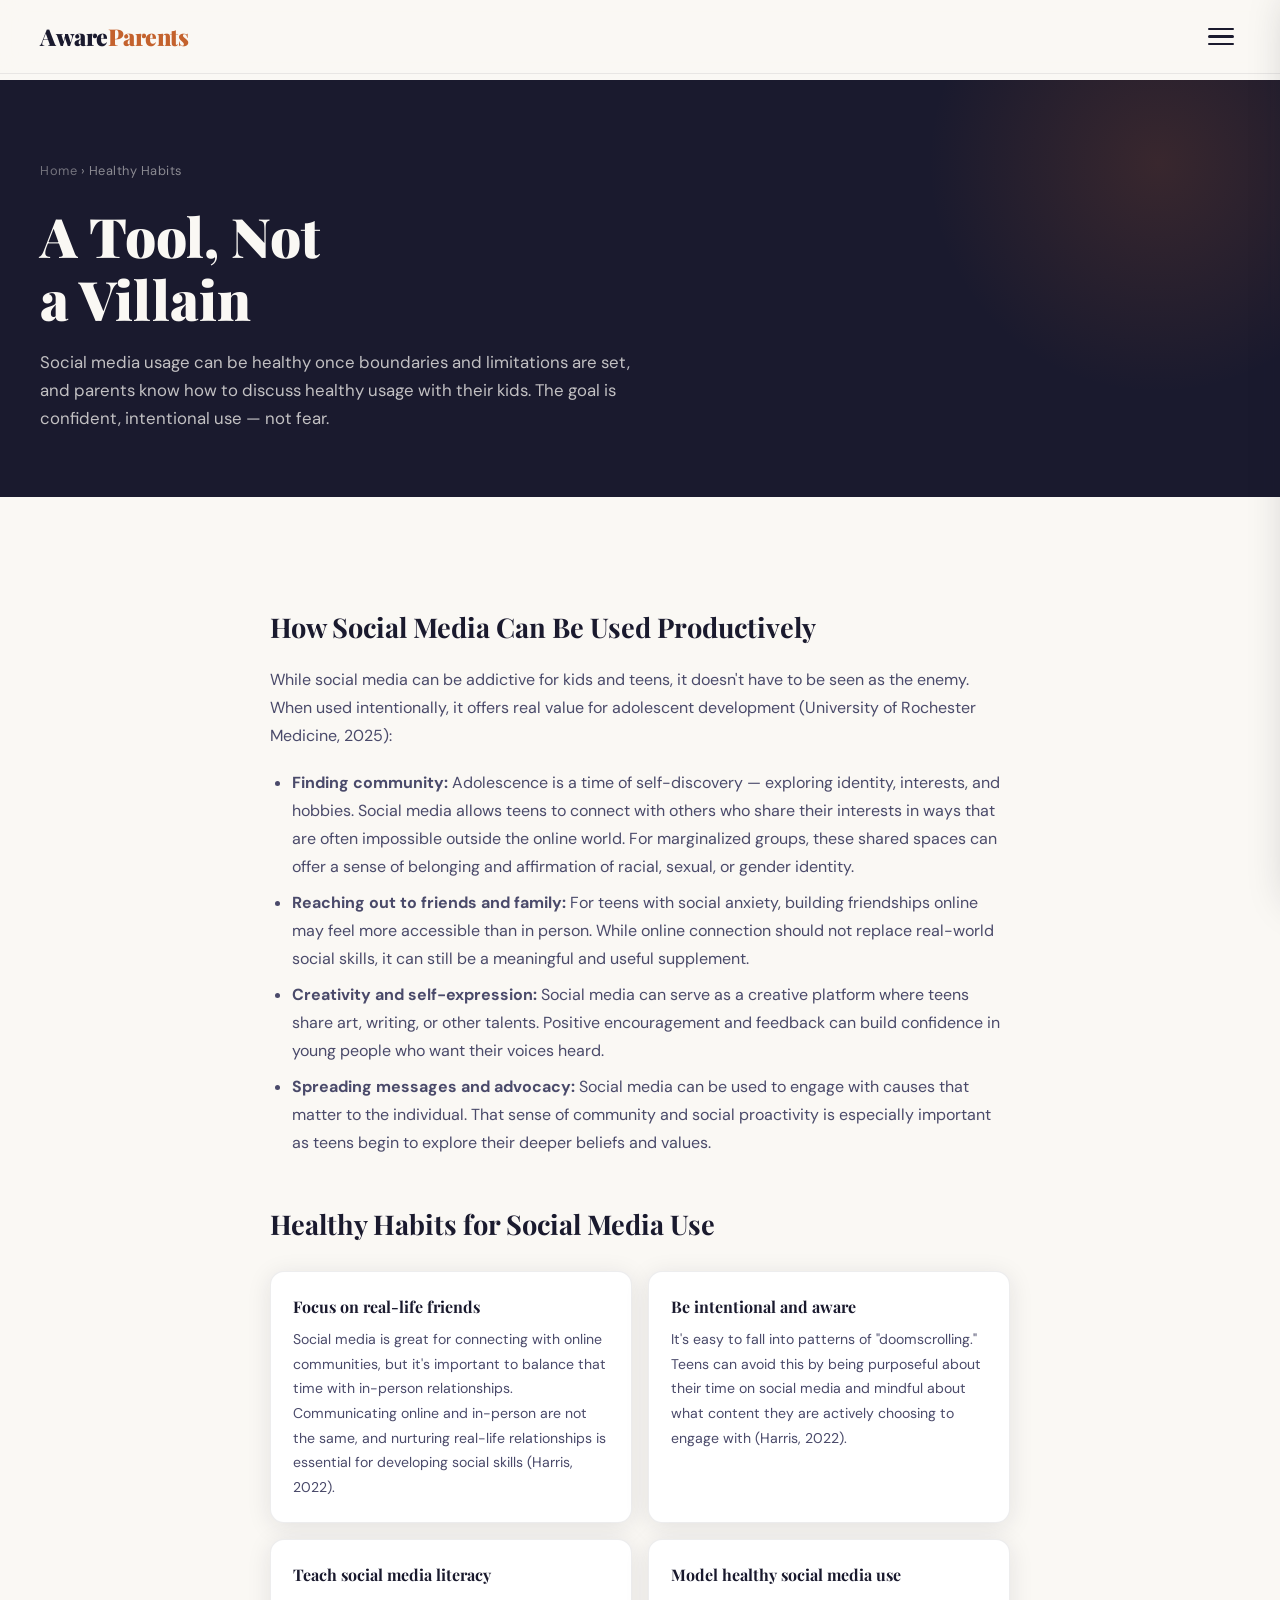
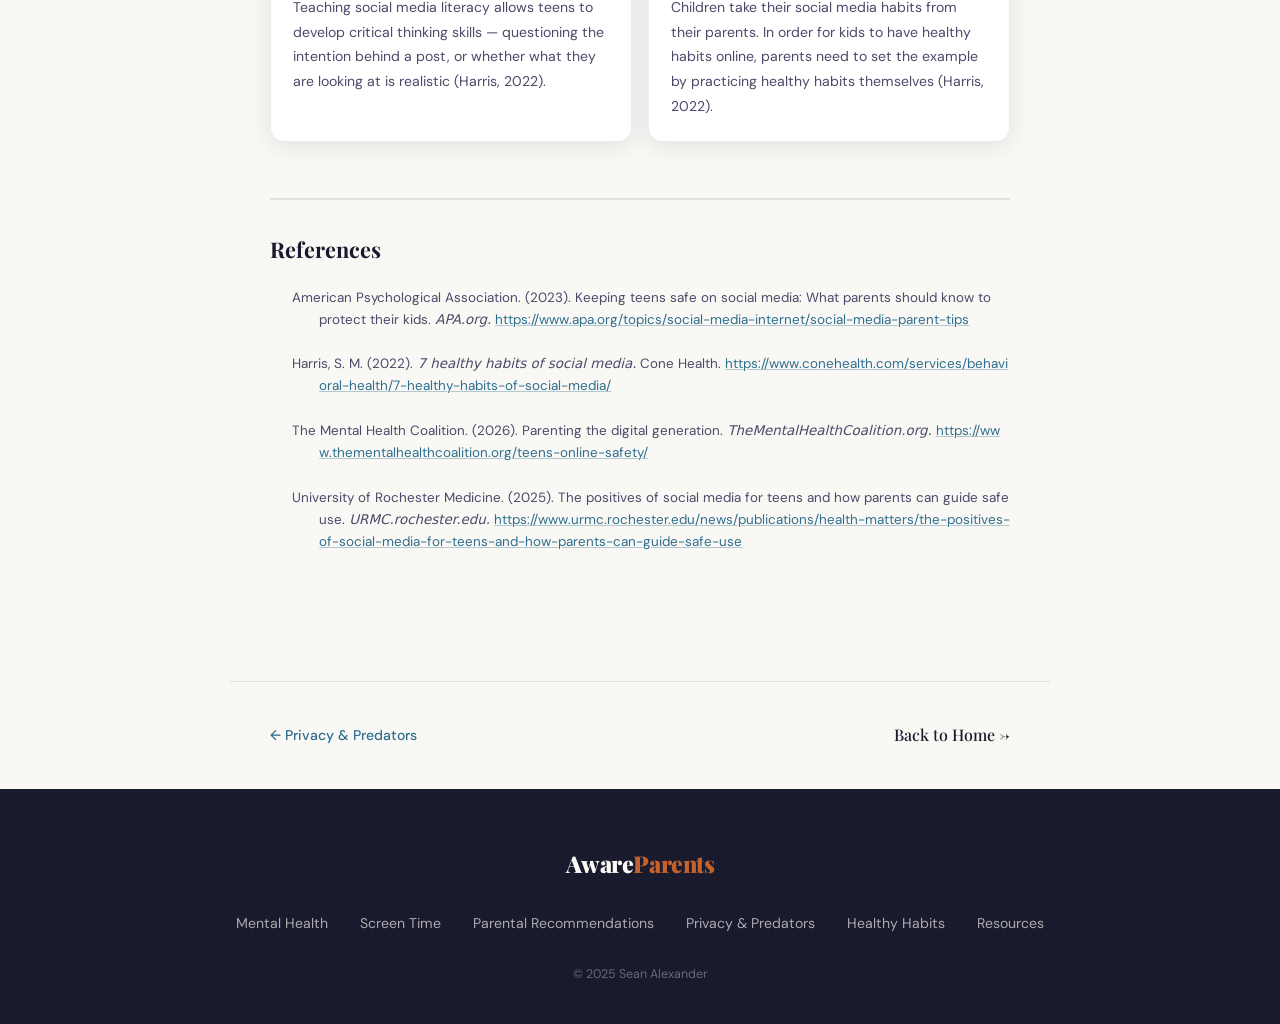
==== commit 4adc886d: "Update healthy-habits.html added copyright" ====
--- a/healthy-habits.html
+++ b/healthy-habits.html
@@ -97,7 +97,7 @@
         <a href="healthy-habits.html">Healthy Habits</a>
         <a href="resources.html">Resources</a>
       </nav>
-      <p class="footer-copy">&copy; 2025 AwareParents. An educational resource.</p>
+      <p class="footer-copy">&copy; 2025 Sean Alexander</p>
     </div>
   </footer>
 
